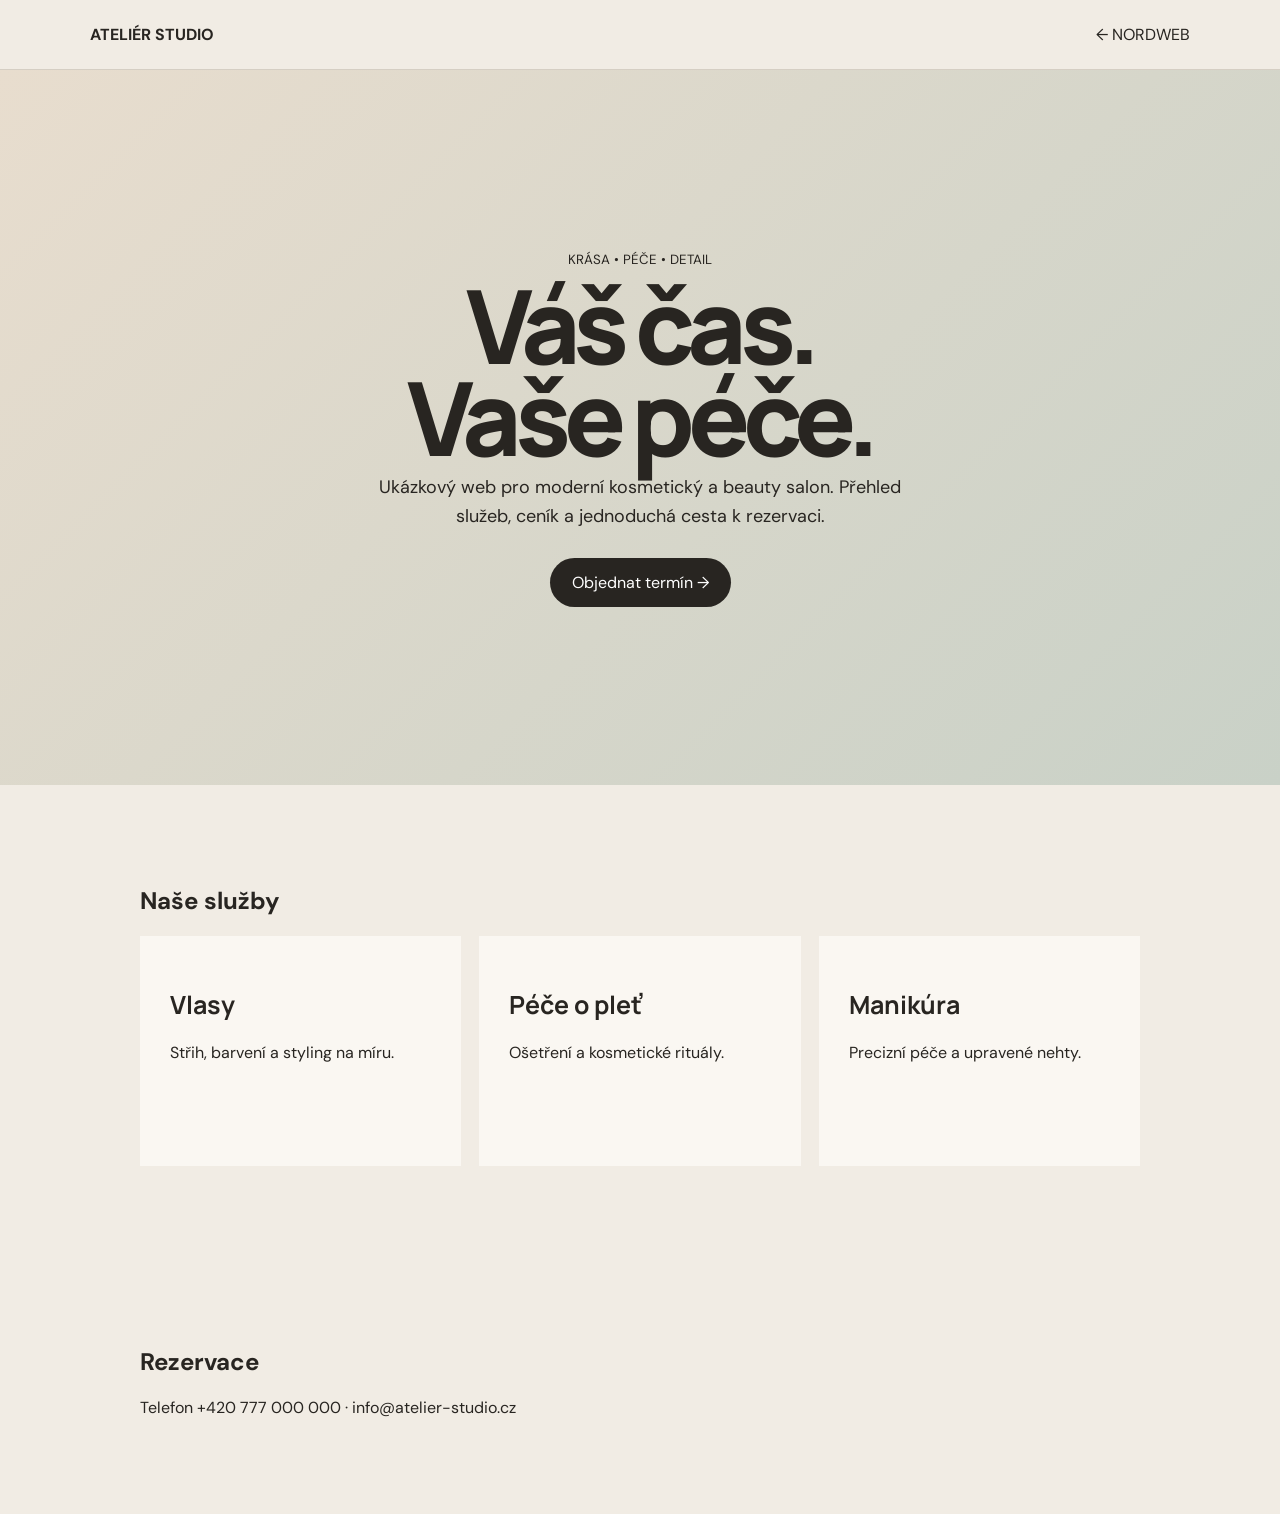
==== atelier.html @ 8f0ccc02 "Add salon demo website" ====
<!doctype html><html lang="cs"><head><meta charset="utf-8"><meta name="viewport" content="width=device-width,initial-scale=1"><title>Ateliér Studio — Ukázka</title><link rel="preconnect" href="https://fonts.googleapis.com"><link rel="preconnect" href="https://fonts.gstatic.com" crossorigin><link href="https://fonts.googleapis.com/css2?family=DM+Sans:wght@400;500;600;700&family=Manrope:wght@600;700;800&display=swap" rel="stylesheet"><style>body{margin:0;background:#f1ece4;color:#282521;font-family:'DM Sans',sans-serif}.nav{padding:24px 7%;display:flex;justify-content:space-between;border-bottom:1px solid #d5cec3}.nav a{color:inherit;text-decoration:none}.hero{padding:110px 7%;min-height:55vh;display:grid;place-items:center;text-align:center;background:linear-gradient(135deg,#e8ddce,#c9d1c7)}.hero h1{font:800 clamp(54px,8vw,105px)/.9 Manrope;letter-spacing:-.07em;margin:10px 0}.hero p{max-width:580px;font-size:18px;line-height:1.6;margin:auto}.btn{display:inline-block;margin-top:28px;padding:14px 22px;border-radius:999px;background:#282521;color:#fff;text-decoration:none}.wrap{padding:80px 7%;max-width:1000px;margin:auto}.grid{display:grid;grid-template-columns:repeat(3,1fr);gap:18px}.card{padding:30px;background:#faf7f2;min-height:170px}.card h2{font:700 25px Manrope}@media(max-width:700px){.grid{grid-template-columns:1fr}.hero{padding:80px 7%}}</style></head><body><div class="nav"><b>ATELIÉR STUDIO</b><a href="index.html">← NORDWEB</a></div><section class="hero"><div><small>KRÁSA • PÉČE • DETAIL</small><h1>Váš čas.<br>Vaše péče.</h1><p>Ukázkový web pro moderní kosmetický a beauty salon. Přehled služeb, ceník a jednoduchá cesta k rezervaci.</p><a class="btn" href="#kontakt">Objednat termín →</a></div></section><section class="wrap"><h2>Naše služby</h2><div class="grid"><div class="card"><h2>Vlasy</h2><p>Střih, barvení a styling na míru.</p></div><div class="card"><h2>Péče o pleť</h2><p>Ošetření a kosmetické rituály.</p></div><div class="card"><h2>Manikúra</h2><p>Precizní péče a upravené nehty.</p></div></div></section><section id="kontakt" class="wrap"><h2>Rezervace</h2><p>Telefon +420 777 000 000 · info@atelier-studio.cz</p></section></body></html>
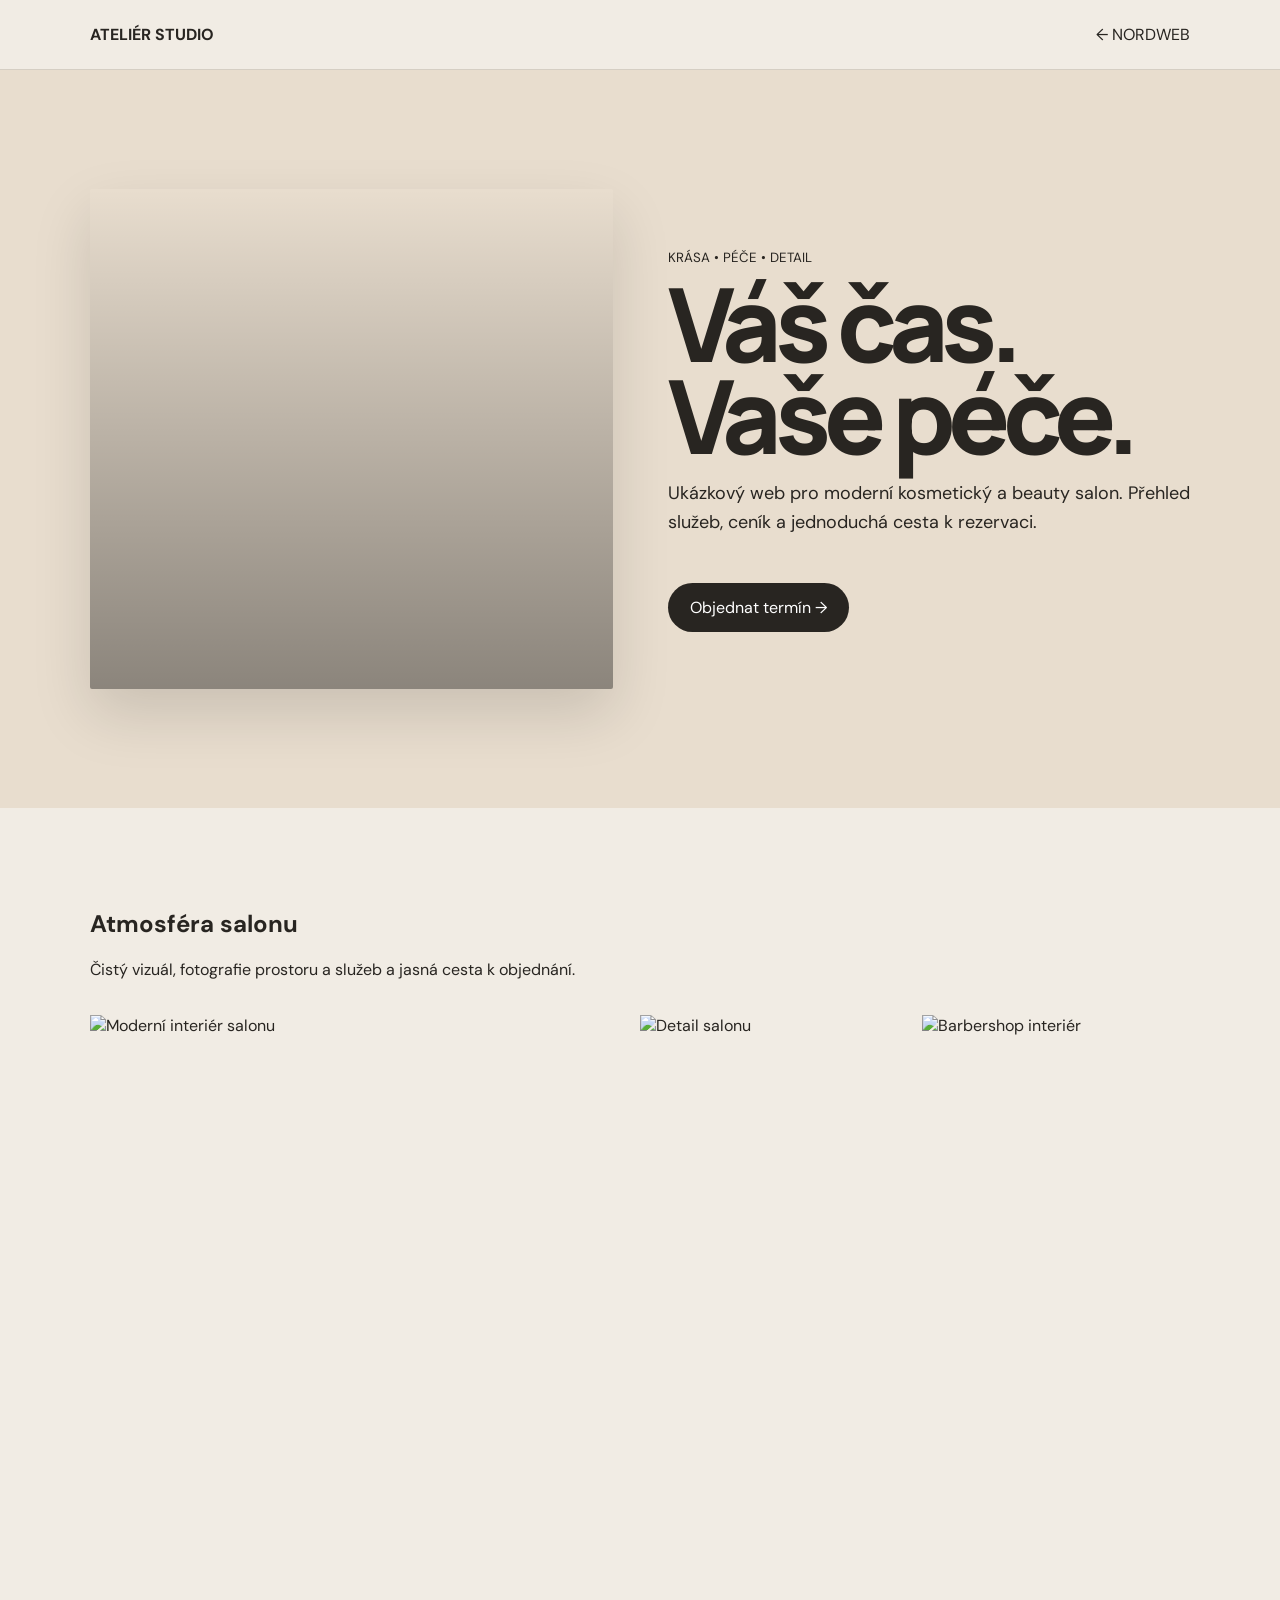
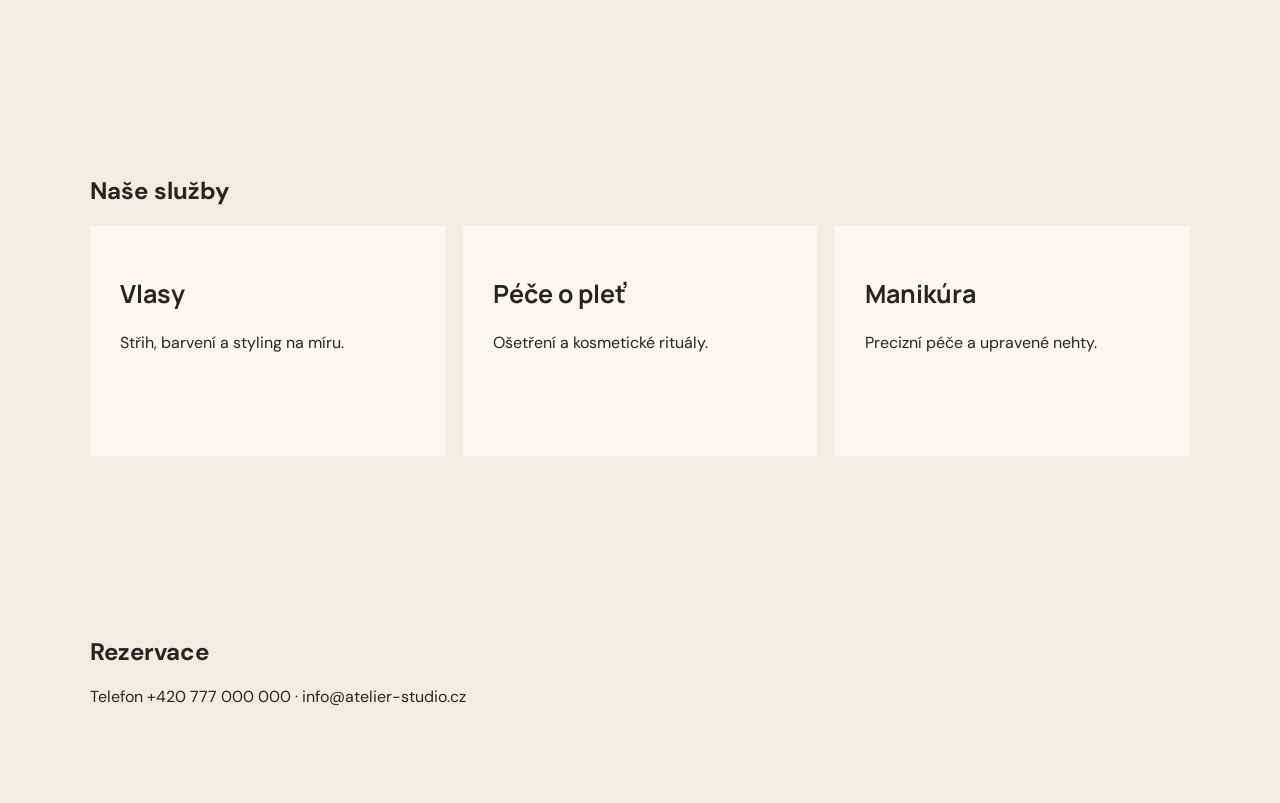
==== commit 0f838b13: "Add real imagery and gallery to Atelier demo" ====
--- a/atelier.html
+++ b/atelier.html
@@ -1 +1 @@
-<!doctype html><html lang="cs"><head><meta charset="utf-8"><meta name="viewport" content="width=device-width,initial-scale=1"><title>Ateliér Studio — Ukázka</title><link rel="preconnect" href="https://fonts.googleapis.com"><link rel="preconnect" href="https://fonts.gstatic.com" crossorigin><link href="https://fonts.googleapis.com/css2?family=DM+Sans:wght@400;500;600;700&family=Manrope:wght@600;700;800&display=swap" rel="stylesheet"><style>body{margin:0;background:#f1ece4;color:#282521;font-family:'DM Sans',sans-serif}.nav{padding:24px 7%;display:flex;justify-content:space-between;border-bottom:1px solid #d5cec3}.nav a{color:inherit;text-decoration:none}.hero{padding:110px 7%;min-height:55vh;display:grid;place-items:center;text-align:center;background:linear-gradient(135deg,#e8ddce,#c9d1c7)}.hero h1{font:800 clamp(54px,8vw,105px)/.9 Manrope;letter-spacing:-.07em;margin:10px 0}.hero p{max-width:580px;font-size:18px;line-height:1.6;margin:auto}.btn{display:inline-block;margin-top:28px;padding:14px 22px;border-radius:999px;background:#282521;color:#fff;text-decoration:none}.wrap{padding:80px 7%;max-width:1000px;margin:auto}.grid{display:grid;grid-template-columns:repeat(3,1fr);gap:18px}.card{padding:30px;background:#faf7f2;min-height:170px}.card h2{font:700 25px Manrope}@media(max-width:700px){.grid{grid-template-columns:1fr}.hero{padding:80px 7%}}</style></head><body><div class="nav"><b>ATELIÉR STUDIO</b><a href="index.html">← NORDWEB</a></div><section class="hero"><div><small>KRÁSA • PÉČE • DETAIL</small><h1>Váš čas.<br>Vaše péče.</h1><p>Ukázkový web pro moderní kosmetický a beauty salon. Přehled služeb, ceník a jednoduchá cesta k rezervaci.</p><a class="btn" href="#kontakt">Objednat termín →</a></div></section><section class="wrap"><h2>Naše služby</h2><div class="grid"><div class="card"><h2>Vlasy</h2><p>Střih, barvení a styling na míru.</p></div><div class="card"><h2>Péče o pleť</h2><p>Ošetření a kosmetické rituály.</p></div><div class="card"><h2>Manikúra</h2><p>Precizní péče a upravené nehty.</p></div></div></section><section id="kontakt" class="wrap"><h2>Rezervace</h2><p>Telefon +420 777 000 000 · info@atelier-studio.cz</p></section></body></html>+<!doctype html><html lang="cs"><head><meta charset="utf-8"><meta name="viewport" content="width=device-width,initial-scale=1"><title>Ateliér Studio — Ukázka</title><link rel="preconnect" href="https://fonts.googleapis.com"><link rel="preconnect" href="https://fonts.gstatic.com" crossorigin><link href="https://fonts.googleapis.com/css2?family=DM+Sans:wght@400;500;600;700&family=Manrope:wght@600;700;800&display=swap" rel="stylesheet"><style>body{margin:0;background:#f1ece4;color:#282521;font-family:'DM Sans',sans-serif}.nav{padding:24px 7%;display:flex;justify-content:space-between;border-bottom:1px solid #d5cec3}.nav a{color:inherit;text-decoration:none}.hero{padding:90px 7%;min-height:62vh;display:grid;grid-template-columns:1fr 1fr;gap:55px;align-items:center;background:#e8ddce}.hero-photo{min-height:500px;background:linear-gradient(180deg,#0000,#0006),url('https://images.pexels.com/photos/7518728/pexels-photo-7518728.jpeg?auto=compress&cs=tinysrgb&w=1400') center/cover;border-radius:2px;box-shadow:0 25px 60px #0002}.hero h1{font:800 clamp(54px,8vw,105px)/.9 Manrope;letter-spacing:-.07em;margin:10px 0}.hero p{max-width:580px;font-size:18px;line-height:1.6}.btn{display:inline-block;margin-top:28px;padding:14px 22px;border-radius:999px;background:#282521;color:#fff;text-decoration:none}.wrap{padding:80px 7%;max-width:1100px;margin:auto}.grid{display:grid;grid-template-columns:repeat(3,1fr);gap:18px}.card{padding:30px;background:#faf7f2;min-height:170px}.card h2{font:700 25px Manrope}.gallery{display:grid;grid-template-columns:2fr 1fr 1fr;gap:14px;margin-top:35px}.gallery img{width:100%;height:280px;object-fit:cover}.gallery img:first-child{height:580px;grid-row:span 2}.review{margin-top:70px;padding:45px;background:#282521;color:#fff}.review p{color:#d8d4cc;line-height:1.6}@media(max-width:700px){.hero{grid-template-columns:1fr;padding:70px 7%}.hero-photo{min-height:330px;order:-1}.grid,.gallery{grid-template-columns:1fr}.gallery img,.gallery img:first-child{height:280px;grid-row:auto}}</style></head><body><div class="nav"><b>ATELIÉR STUDIO</b><a href="index.html">← NORDWEB</a></div><section class="hero"><div class="hero-photo"></div><div><small>KRÁSA • PÉČE • DETAIL</small><h1>Váš čas.<br>Vaše péče.</h1><p>Ukázkový web pro moderní kosmetický a beauty salon. Přehled služeb, ceník a jednoduchá cesta k rezervaci.</p><a class="btn" href="#kontakt">Objednat termín →</a></div></section><section class="wrap"><h2>Atmosféra salonu</h2><p>Čistý vizuál, fotografie prostoru a služeb a jasná cesta k objednání.</p><div class="gallery"><img src="https://images.pexels.com/photos/4969835/pexels-photo-4969835.jpeg?auto=compress&cs=tinysrgb&w=1200" alt="Moderní interiér salonu"><img src="https://images.pexels.com/photos/13058812/pexels-photo-13058812.jpeg?auto=compress&cs=tinysrgb&w=900" alt="Detail salonu"><img src="https://images.pexels.com/photos/7518728/pexels-photo-7518728.jpeg?auto=compress&cs=tinysrgb&w=900" alt="Barbershop interiér"></div></section><section class="wrap"><h2>Naše služby</h2><div class="grid"><div class="card"><h2>Vlasy</h2><p>Střih, barvení a styling na míru.</p></div><div class="card"><h2>Péče o pleť</h2><p>Ošetření a kosmetické rituály.</p></div><div class="card"><h2>Manikúra</h2><p>Precizní péče a upravené nehty.</p></div></div></section><section id="kontakt" class="wrap"><h2>Rezervace</h2><p>Telefon +420 777 000 000 · info@atelier-studio.cz</p></section></body></html>
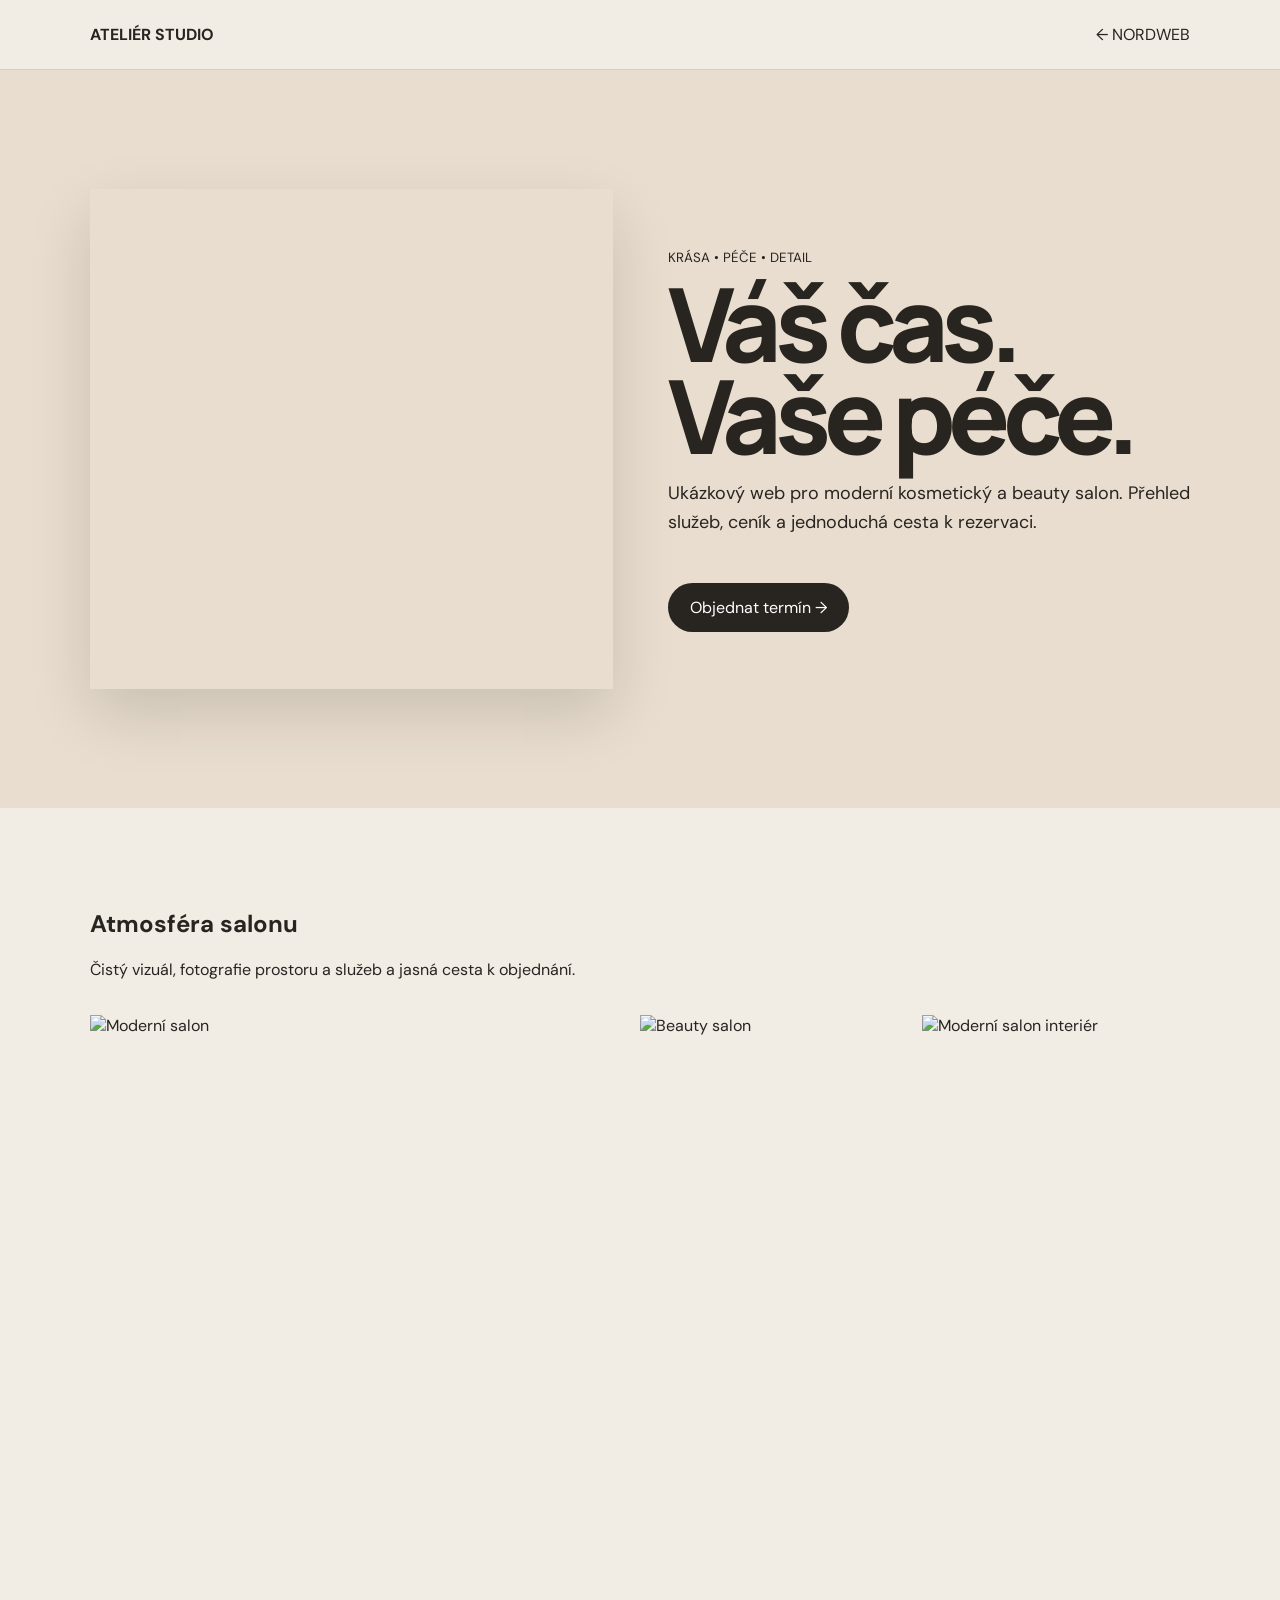
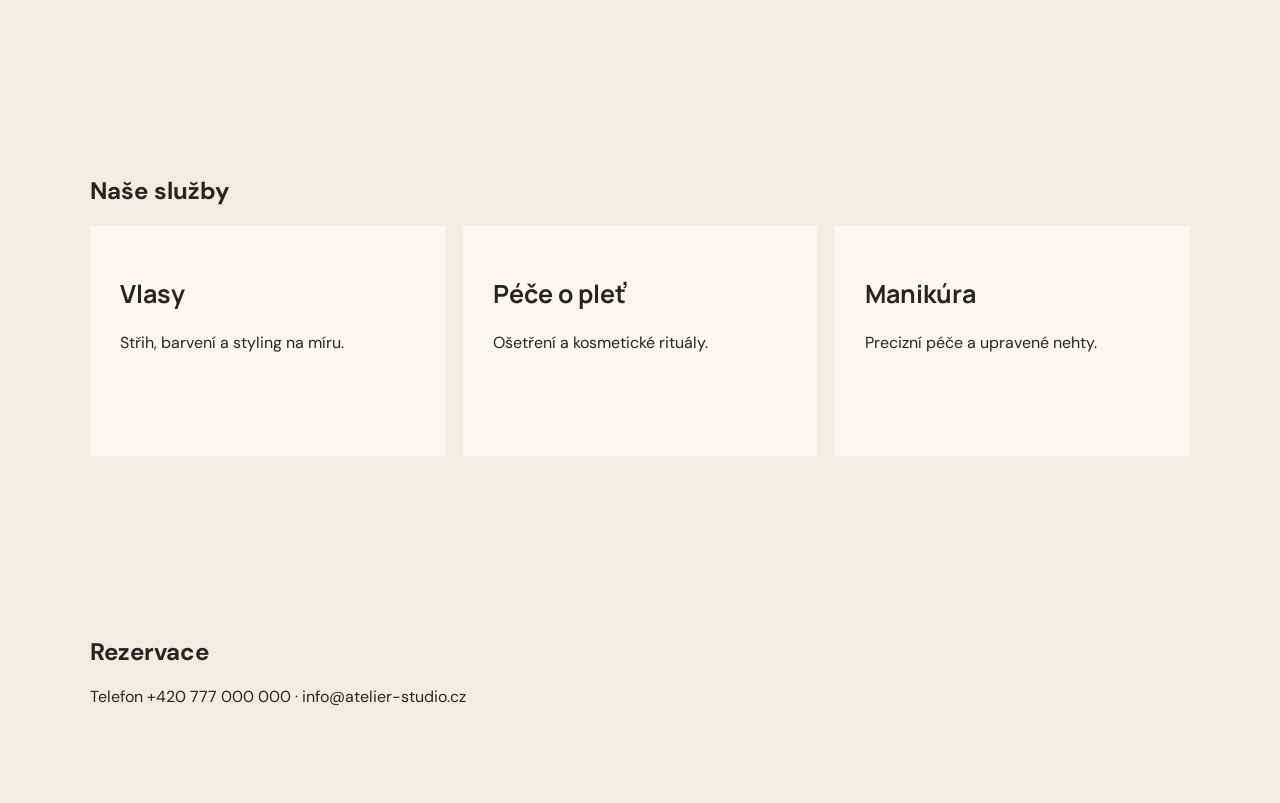
==== commit 20d6c9db: "Replace broken Atelier images with working Unsplash images" ====
--- a/atelier.html
+++ b/atelier.html
@@ -1 +1 @@
-<!doctype html><html lang="cs"><head><meta charset="utf-8"><meta name="viewport" content="width=device-width,initial-scale=1"><title>Ateliér Studio — Ukázka</title><link rel="preconnect" href="https://fonts.googleapis.com"><link rel="preconnect" href="https://fonts.gstatic.com" crossorigin><link href="https://fonts.googleapis.com/css2?family=DM+Sans:wght@400;500;600;700&family=Manrope:wght@600;700;800&display=swap" rel="stylesheet"><style>body{margin:0;background:#f1ece4;color:#282521;font-family:'DM Sans',sans-serif}.nav{padding:24px 7%;display:flex;justify-content:space-between;border-bottom:1px solid #d5cec3}.nav a{color:inherit;text-decoration:none}.hero{padding:90px 7%;min-height:62vh;display:grid;grid-template-columns:1fr 1fr;gap:55px;align-items:center;background:#e8ddce}.hero-photo{min-height:500px;background:linear-gradient(180deg,#0000,#0006),url('https://images.pexels.com/photos/7518728/pexels-photo-7518728.jpeg?auto=compress&cs=tinysrgb&w=1400') center/cover;border-radius:2px;box-shadow:0 25px 60px #0002}.hero h1{font:800 clamp(54px,8vw,105px)/.9 Manrope;letter-spacing:-.07em;margin:10px 0}.hero p{max-width:580px;font-size:18px;line-height:1.6}.btn{display:inline-block;margin-top:28px;padding:14px 22px;border-radius:999px;background:#282521;color:#fff;text-decoration:none}.wrap{padding:80px 7%;max-width:1100px;margin:auto}.grid{display:grid;grid-template-columns:repeat(3,1fr);gap:18px}.card{padding:30px;background:#faf7f2;min-height:170px}.card h2{font:700 25px Manrope}.gallery{display:grid;grid-template-columns:2fr 1fr 1fr;gap:14px;margin-top:35px}.gallery img{width:100%;height:280px;object-fit:cover}.gallery img:first-child{height:580px;grid-row:span 2}.review{margin-top:70px;padding:45px;background:#282521;color:#fff}.review p{color:#d8d4cc;line-height:1.6}@media(max-width:700px){.hero{grid-template-columns:1fr;padding:70px 7%}.hero-photo{min-height:330px;order:-1}.grid,.gallery{grid-template-columns:1fr}.gallery img,.gallery img:first-child{height:280px;grid-row:auto}}</style></head><body><div class="nav"><b>ATELIÉR STUDIO</b><a href="index.html">← NORDWEB</a></div><section class="hero"><div class="hero-photo"></div><div><small>KRÁSA • PÉČE • DETAIL</small><h1>Váš čas.<br>Vaše péče.</h1><p>Ukázkový web pro moderní kosmetický a beauty salon. Přehled služeb, ceník a jednoduchá cesta k rezervaci.</p><a class="btn" href="#kontakt">Objednat termín →</a></div></section><section class="wrap"><h2>Atmosféra salonu</h2><p>Čistý vizuál, fotografie prostoru a služeb a jasná cesta k objednání.</p><div class="gallery"><img src="https://images.pexels.com/photos/4969835/pexels-photo-4969835.jpeg?auto=compress&cs=tinysrgb&w=1200" alt="Moderní interiér salonu"><img src="https://images.pexels.com/photos/13058812/pexels-photo-13058812.jpeg?auto=compress&cs=tinysrgb&w=900" alt="Detail salonu"><img src="https://images.pexels.com/photos/7518728/pexels-photo-7518728.jpeg?auto=compress&cs=tinysrgb&w=900" alt="Barbershop interiér"></div></section><section class="wrap"><h2>Naše služby</h2><div class="grid"><div class="card"><h2>Vlasy</h2><p>Střih, barvení a styling na míru.</p></div><div class="card"><h2>Péče o pleť</h2><p>Ošetření a kosmetické rituály.</p></div><div class="card"><h2>Manikúra</h2><p>Precizní péče a upravené nehty.</p></div></div></section><section id="kontakt" class="wrap"><h2>Rezervace</h2><p>Telefon +420 777 000 000 · info@atelier-studio.cz</p></section></body></html>+<!doctype html><html lang="cs"><head><meta charset="utf-8"><meta name="viewport" content="width=device-width,initial-scale=1"><title>Ateliér Studio — Ukázka</title><link rel="preconnect" href="https://fonts.googleapis.com"><link rel="preconnect" href="https://fonts.gstatic.com" crossorigin><link href="https://fonts.googleapis.com/css2?family=DM+Sans:wght@400;500;600;700&family=Manrope:wght@600;700;800&display=swap" rel="stylesheet"><style>body{margin:0;background:#f1ece4;color:#282521;font-family:'DM Sans',sans-serif}.nav{padding:24px 7%;display:flex;justify-content:space-between;border-bottom:1px solid #d5cec3;background:#f1ece4}.nav a{color:inherit;text-decoration:none}.hero{padding:90px 7%;min-height:62vh;display:grid;grid-template-columns:1fr 1fr;gap:55px;align-items:center;background:#e8ddce}.hero-photo{min-height:500px;background:url('https://images.unsplash.com/photo-1776850476481-2bccba2e35c7?auto=format&fit=crop&w=1400&q=85') center/cover;box-shadow:0 25px 60px #0002}.hero h1{font:800 clamp(54px,8vw,105px)/.9 Manrope;letter-spacing:-.07em;margin:10px 0}.hero p{max-width:580px;font-size:18px;line-height:1.6}.btn{display:inline-block;margin-top:28px;padding:14px 22px;border-radius:999px;background:#282521;color:#fff;text-decoration:none}.wrap{padding:80px 7%;max-width:1100px;margin:auto}.grid{display:grid;grid-template-columns:repeat(3,1fr);gap:18px}.card{padding:30px;background:#faf7f2;min-height:170px}.card h2{font:700 25px Manrope}.gallery{display:grid;grid-template-columns:2fr 1fr 1fr;gap:14px;margin-top:35px}.gallery img{width:100%;height:280px;object-fit:cover}.gallery img:first-child{height:580px;grid-row:span 2}.review{margin-top:70px;padding:45px;background:#282521;color:#fff}.review p{color:#d8d4cc;line-height:1.6}@media(max-width:700px){.hero{grid-template-columns:1fr;padding:70px 7%}.hero-photo{min-height:330px;order:-1}.grid,.gallery{grid-template-columns:1fr}.gallery img,.gallery img:first-child{height:280px;grid-row:auto}}</style></head><body><div class="nav"><b>ATELIÉR STUDIO</b><a href="index.html">← NORDWEB</a></div><section class="hero"><div class="hero-photo"></div><div><small>KRÁSA • PÉČE • DETAIL</small><h1>Váš čas.<br>Vaše péče.</h1><p>Ukázkový web pro moderní kosmetický a beauty salon. Přehled služeb, ceník a jednoduchá cesta k rezervaci.</p><a class="btn" href="#kontakt">Objednat termín →</a></div></section><section class="wrap"><h2>Atmosféra salonu</h2><p>Čistý vizuál, fotografie prostoru a služeb a jasná cesta k objednání.</p><div class="gallery"><img src="https://images.unsplash.com/photo-1776850476481-2bccba2e35c7?auto=format&fit=crop&w=1400&q=85" alt="Moderní salon"><img src="https://images.unsplash.com/photo-1674882630578-52ac5abe8874?auto=format&fit=crop&w=900&q=85" alt="Beauty salon"><img src="https://images.unsplash.com/photo-1776850476481-2bccba2e35c7?auto=format&fit=crop&w=900&q=75" alt="Moderní salon interiér"></div></section><section class="wrap"><h2>Naše služby</h2><div class="grid"><div class="card"><h2>Vlasy</h2><p>Střih, barvení a styling na míru.</p></div><div class="card"><h2>Péče o pleť</h2><p>Ošetření a kosmetické rituály.</p></div><div class="card"><h2>Manikúra</h2><p>Precizní péče a upravené nehty.</p></div></div></section><section id="kontakt" class="wrap"><h2>Rezervace</h2><p>Telefon +420 777 000 000 · info@atelier-studio.cz</p></section></body></html>
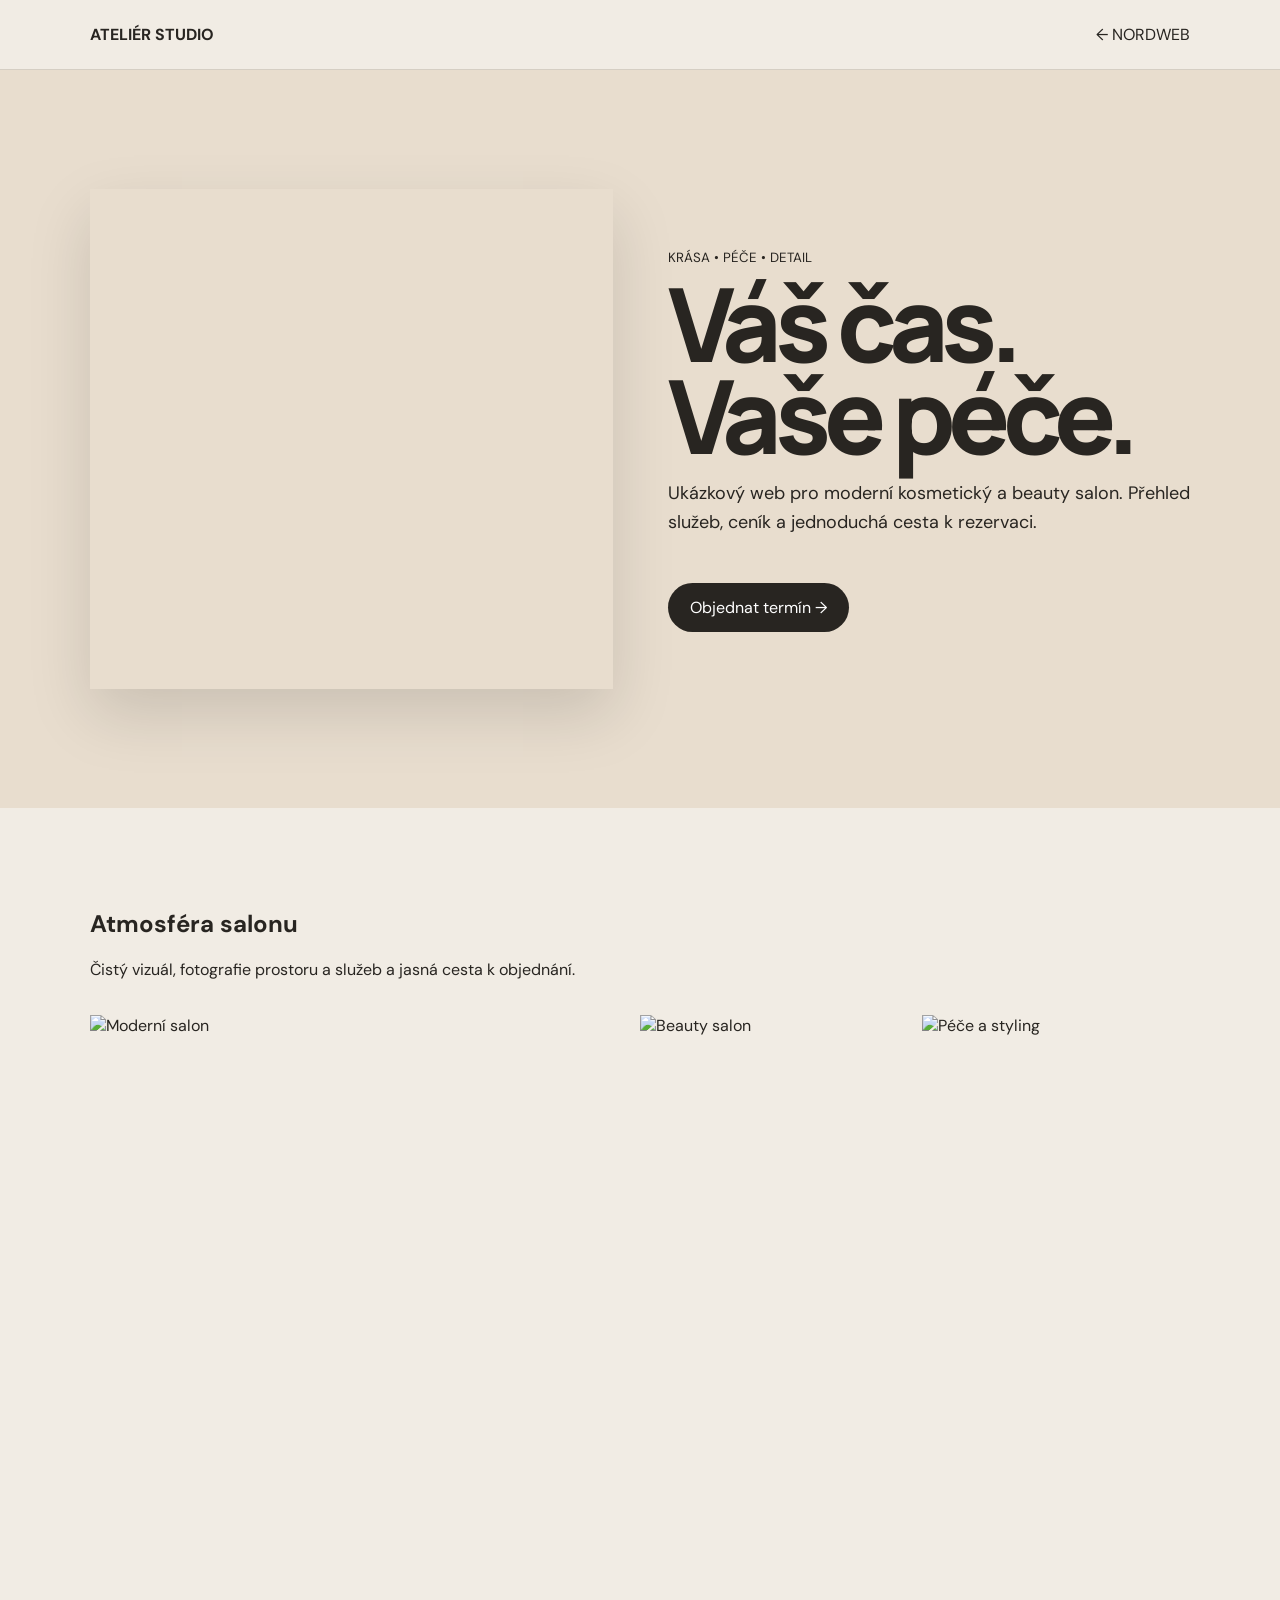
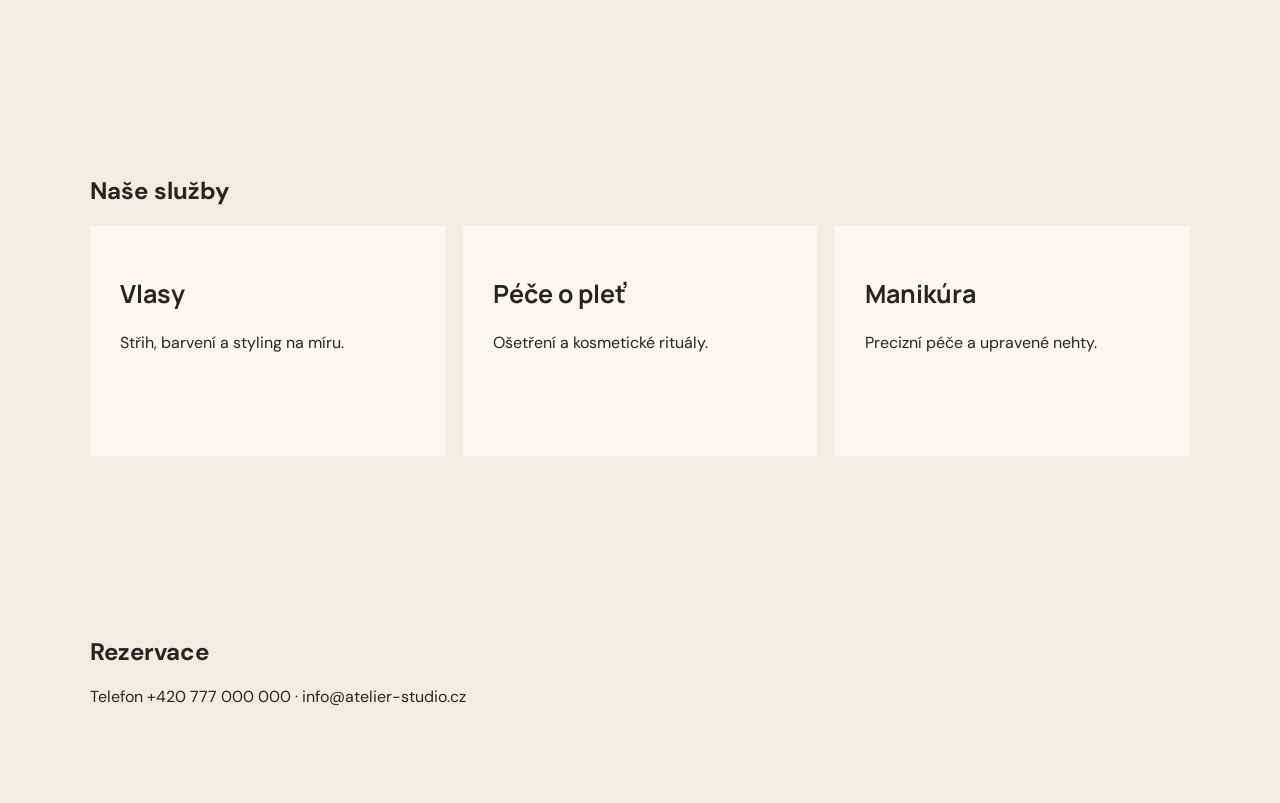
==== commit 25f5d922: "Fix Atelier gallery images" ====
--- a/atelier.html
+++ b/atelier.html
@@ -1 +1 @@
-<!doctype html><html lang="cs"><head><meta charset="utf-8"><meta name="viewport" content="width=device-width,initial-scale=1"><title>Ateliér Studio — Ukázka</title><link rel="preconnect" href="https://fonts.googleapis.com"><link rel="preconnect" href="https://fonts.gstatic.com" crossorigin><link href="https://fonts.googleapis.com/css2?family=DM+Sans:wght@400;500;600;700&family=Manrope:wght@600;700;800&display=swap" rel="stylesheet"><style>body{margin:0;background:#f1ece4;color:#282521;font-family:'DM Sans',sans-serif}.nav{padding:24px 7%;display:flex;justify-content:space-between;border-bottom:1px solid #d5cec3;background:#f1ece4}.nav a{color:inherit;text-decoration:none}.hero{padding:90px 7%;min-height:62vh;display:grid;grid-template-columns:1fr 1fr;gap:55px;align-items:center;background:#e8ddce}.hero-photo{min-height:500px;background:url('https://images.unsplash.com/photo-1776850476481-2bccba2e35c7?auto=format&fit=crop&w=1400&q=85') center/cover;box-shadow:0 25px 60px #0002}.hero h1{font:800 clamp(54px,8vw,105px)/.9 Manrope;letter-spacing:-.07em;margin:10px 0}.hero p{max-width:580px;font-size:18px;line-height:1.6}.btn{display:inline-block;margin-top:28px;padding:14px 22px;border-radius:999px;background:#282521;color:#fff;text-decoration:none}.wrap{padding:80px 7%;max-width:1100px;margin:auto}.grid{display:grid;grid-template-columns:repeat(3,1fr);gap:18px}.card{padding:30px;background:#faf7f2;min-height:170px}.card h2{font:700 25px Manrope}.gallery{display:grid;grid-template-columns:2fr 1fr 1fr;gap:14px;margin-top:35px}.gallery img{width:100%;height:280px;object-fit:cover}.gallery img:first-child{height:580px;grid-row:span 2}.review{margin-top:70px;padding:45px;background:#282521;color:#fff}.review p{color:#d8d4cc;line-height:1.6}@media(max-width:700px){.hero{grid-template-columns:1fr;padding:70px 7%}.hero-photo{min-height:330px;order:-1}.grid,.gallery{grid-template-columns:1fr}.gallery img,.gallery img:first-child{height:280px;grid-row:auto}}</style></head><body><div class="nav"><b>ATELIÉR STUDIO</b><a href="index.html">← NORDWEB</a></div><section class="hero"><div class="hero-photo"></div><div><small>KRÁSA • PÉČE • DETAIL</small><h1>Váš čas.<br>Vaše péče.</h1><p>Ukázkový web pro moderní kosmetický a beauty salon. Přehled služeb, ceník a jednoduchá cesta k rezervaci.</p><a class="btn" href="#kontakt">Objednat termín →</a></div></section><section class="wrap"><h2>Atmosféra salonu</h2><p>Čistý vizuál, fotografie prostoru a služeb a jasná cesta k objednání.</p><div class="gallery"><img src="https://images.unsplash.com/photo-1776850476481-2bccba2e35c7?auto=format&fit=crop&w=1400&q=85" alt="Moderní salon"><img src="https://images.unsplash.com/photo-1674882630578-52ac5abe8874?auto=format&fit=crop&w=900&q=85" alt="Beauty salon"><img src="https://images.unsplash.com/photo-1776850476481-2bccba2e35c7?auto=format&fit=crop&w=900&q=75" alt="Moderní salon interiér"></div></section><section class="wrap"><h2>Naše služby</h2><div class="grid"><div class="card"><h2>Vlasy</h2><p>Střih, barvení a styling na míru.</p></div><div class="card"><h2>Péče o pleť</h2><p>Ošetření a kosmetické rituály.</p></div><div class="card"><h2>Manikúra</h2><p>Precizní péče a upravené nehty.</p></div></div></section><section id="kontakt" class="wrap"><h2>Rezervace</h2><p>Telefon +420 777 000 000 · info@atelier-studio.cz</p></section></body></html>+<!doctype html><html lang="cs"><head><meta charset="utf-8"><meta name="viewport" content="width=device-width,initial-scale=1"><title>Ateliér Studio — Ukázka</title><link rel="preconnect" href="https://fonts.googleapis.com"><link rel="preconnect" href="https://fonts.gstatic.com" crossorigin><link href="https://fonts.googleapis.com/css2?family=DM+Sans:wght@400;500;600;700&family=Manrope:wght@600;700;800&display=swap" rel="stylesheet"><style>body{margin:0;background:#f1ece4;color:#282521;font-family:'DM Sans',sans-serif}.nav{padding:24px 7%;display:flex;justify-content:space-between;border-bottom:1px solid #d5cec3;background:#f1ece4}.nav a{color:inherit;text-decoration:none}.hero{padding:90px 7%;min-height:62vh;display:grid;grid-template-columns:1fr 1fr;gap:55px;align-items:center;background:#e8ddce}.hero-photo{min-height:500px;background:url('https://images.unsplash.com/photo-1521590832167-7bcbfaa6381f?auto=format&fit=crop&w=1400&q=85') center/cover;box-shadow:0 25px 60px #0002}.hero h1{font:800 clamp(54px,8vw,105px)/.9 Manrope;letter-spacing:-.07em;margin:10px 0}.hero p{max-width:580px;font-size:18px;line-height:1.6}.btn{display:inline-block;margin-top:28px;padding:14px 22px;border-radius:999px;background:#282521;color:#fff;text-decoration:none}.wrap{padding:80px 7%;max-width:1100px;margin:auto}.grid{display:grid;grid-template-columns:repeat(3,1fr);gap:18px}.card{padding:30px;background:#faf7f2;min-height:170px}.card h2{font:700 25px Manrope}.gallery{display:grid;grid-template-columns:2fr 1fr 1fr;gap:14px;margin-top:35px}.gallery img{width:100%;height:280px;object-fit:cover}.gallery img:first-child{height:580px;grid-row:span 2}.review{margin-top:70px;padding:45px;background:#282521;color:#fff}.review p{color:#d8d4cc;line-height:1.6}@media(max-width:700px){.hero{grid-template-columns:1fr;padding:70px 7%}.hero-photo{min-height:330px;order:-1}.grid,.gallery{grid-template-columns:1fr}.gallery img,.gallery img:first-child{height:280px;grid-row:auto}}</style></head><body><div class="nav"><b>ATELIÉR STUDIO</b><a href="index.html">← NORDWEB</a></div><section class="hero"><div class="hero-photo"></div><div><small>KRÁSA • PÉČE • DETAIL</small><h1>Váš čas.<br>Vaše péče.</h1><p>Ukázkový web pro moderní kosmetický a beauty salon. Přehled služeb, ceník a jednoduchá cesta k rezervaci.</p><a class="btn" href="#kontakt">Objednat termín →</a></div></section><section class="wrap"><h2>Atmosféra salonu</h2><p>Čistý vizuál, fotografie prostoru a služeb a jasná cesta k objednání.</p><div class="gallery"><img src="https://images.unsplash.com/photo-1521590832167-7bcbfaa6381f?auto=format&fit=crop&w=1400&q=85" alt="Moderní salon"><img src="https://images.unsplash.com/photo-1560066984-138dadb4c035?auto=format&fit=crop&w=900&q=85" alt="Beauty salon"><img src="https://images.unsplash.com/photo-1522337360788-8b13dee7a37e?auto=format&fit=crop&w=900&q=85" alt="Péče a styling"></div></section><section class="wrap"><h2>Naše služby</h2><div class="grid"><div class="card"><h2>Vlasy</h2><p>Střih, barvení a styling na míru.</p></div><div class="card"><h2>Péče o pleť</h2><p>Ošetření a kosmetické rituály.</p></div><div class="card"><h2>Manikúra</h2><p>Precizní péče a upravené nehty.</p></div></div></section><section id="kontakt" class="wrap"><h2>Rezervace</h2><p>Telefon +420 777 000 000 · info@atelier-studio.cz</p></section></body></html>
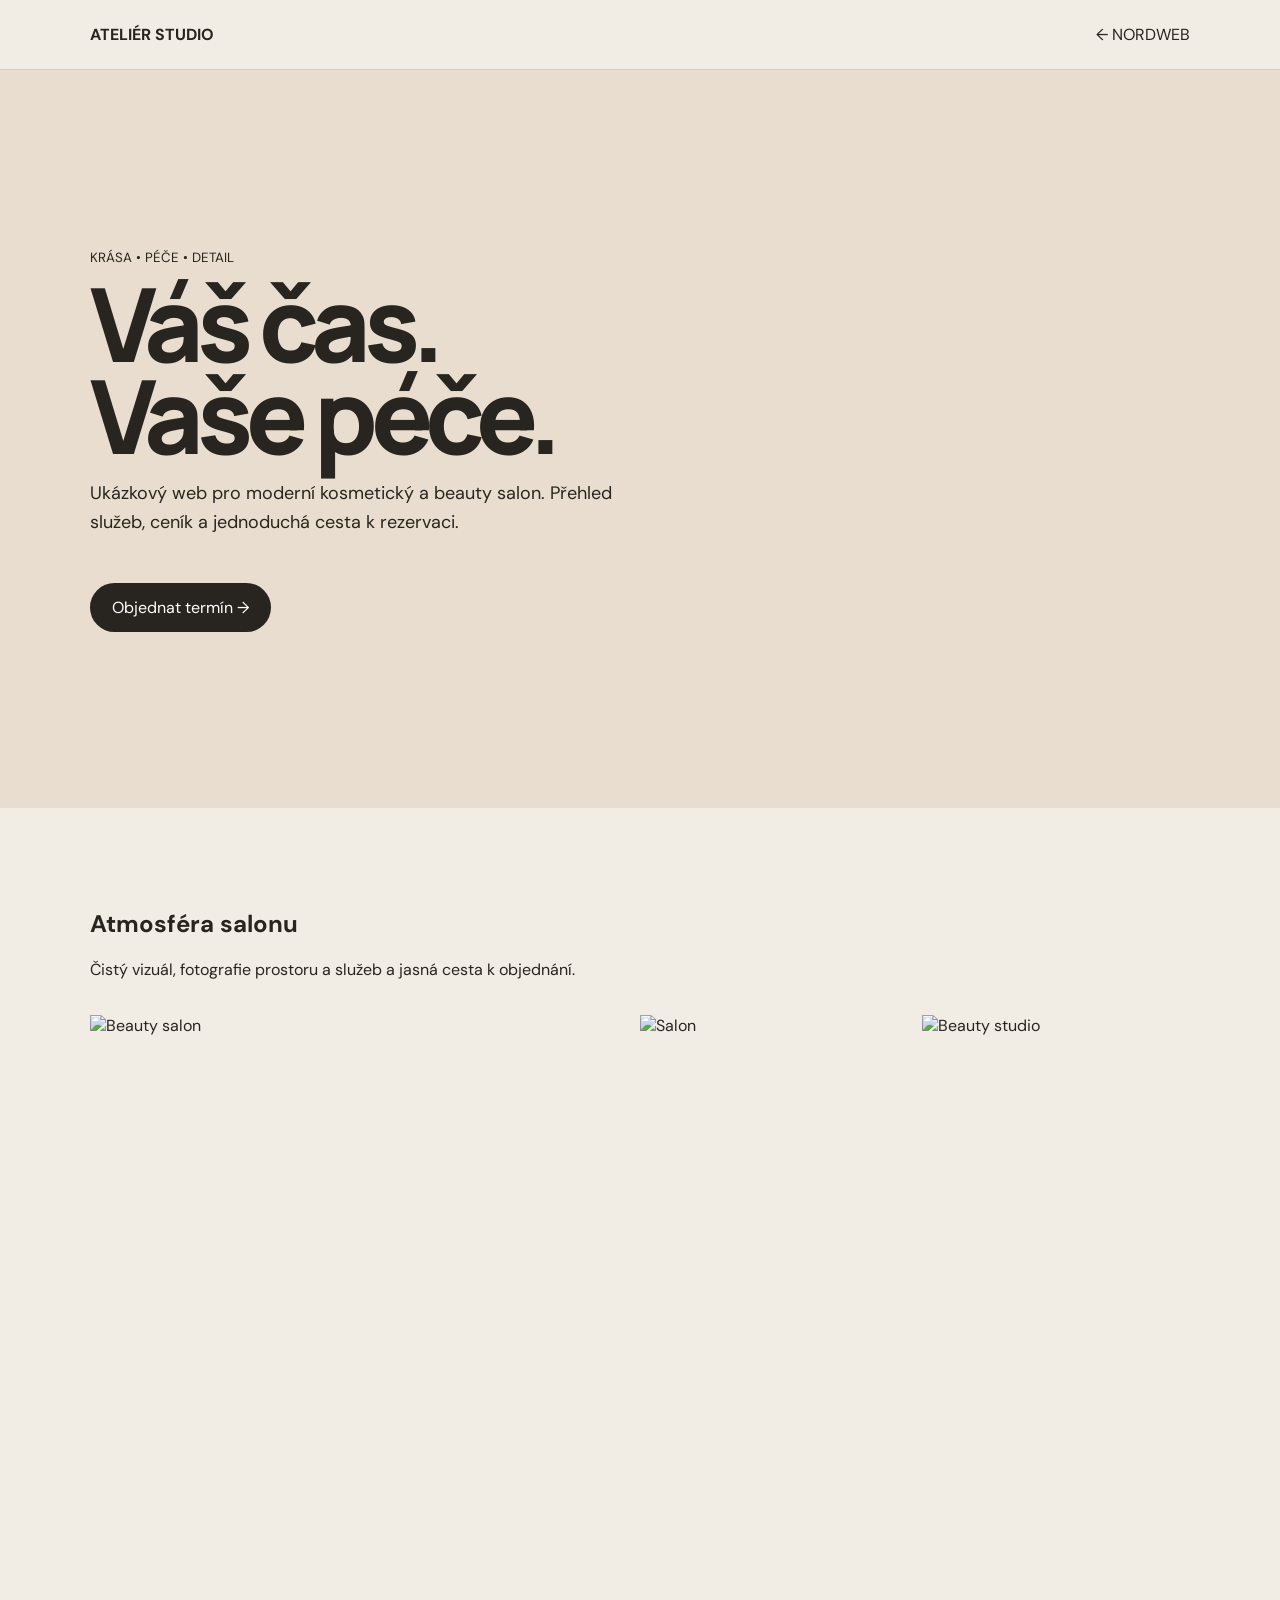
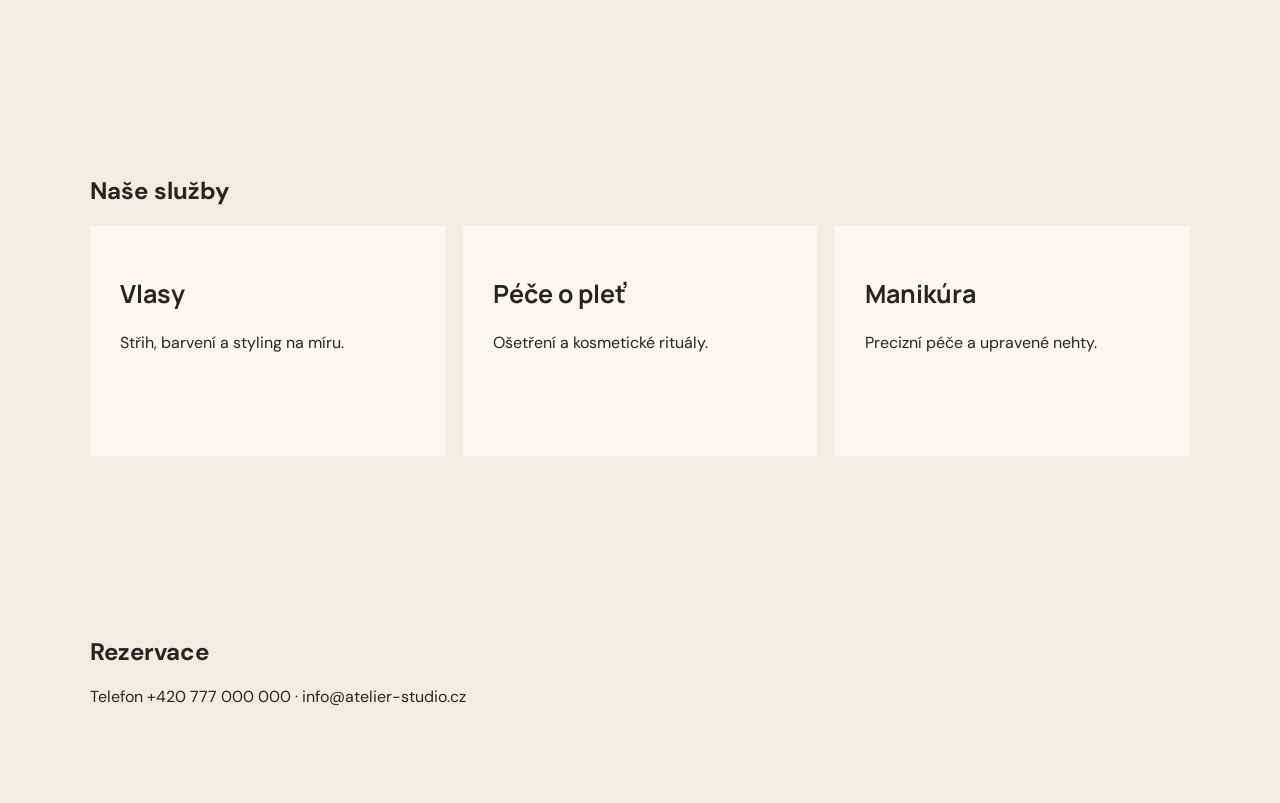
==== commit a0a79394: "Temporarily remove Atelier hero image" ====
--- a/atelier.html
+++ b/atelier.html
@@ -1 +1 @@
-<!doctype html><html lang="cs"><head><meta charset="utf-8"><meta name="viewport" content="width=device-width,initial-scale=1"><title>Ateliér Studio — Ukázka</title><link rel="preconnect" href="https://fonts.googleapis.com"><link rel="preconnect" href="https://fonts.gstatic.com" crossorigin><link href="https://fonts.googleapis.com/css2?family=DM+Sans:wght@400;500;600;700&family=Manrope:wght@600;700;800&display=swap" rel="stylesheet"><style>body{margin:0;background:#f1ece4;color:#282521;font-family:'DM Sans',sans-serif}.nav{padding:24px 7%;display:flex;justify-content:space-between;border-bottom:1px solid #d5cec3;background:#f1ece4}.nav a{color:inherit;text-decoration:none}.hero{padding:90px 7%;min-height:62vh;display:grid;grid-template-columns:1fr 1fr;gap:55px;align-items:center;background:#e8ddce}.hero-photo{min-height:500px;background:url('https://images.unsplash.com/photo-1521590832167-7bcbfaa6381f?auto=format&fit=crop&w=1400&q=85') center/cover;box-shadow:0 25px 60px #0002}.hero h1{font:800 clamp(54px,8vw,105px)/.9 Manrope;letter-spacing:-.07em;margin:10px 0}.hero p{max-width:580px;font-size:18px;line-height:1.6}.btn{display:inline-block;margin-top:28px;padding:14px 22px;border-radius:999px;background:#282521;color:#fff;text-decoration:none}.wrap{padding:80px 7%;max-width:1100px;margin:auto}.grid{display:grid;grid-template-columns:repeat(3,1fr);gap:18px}.card{padding:30px;background:#faf7f2;min-height:170px}.card h2{font:700 25px Manrope}.gallery{display:grid;grid-template-columns:2fr 1fr 1fr;gap:14px;margin-top:35px}.gallery img{width:100%;height:280px;object-fit:cover}.gallery img:first-child{height:580px;grid-row:span 2}.review{margin-top:70px;padding:45px;background:#282521;color:#fff}.review p{color:#d8d4cc;line-height:1.6}@media(max-width:700px){.hero{grid-template-columns:1fr;padding:70px 7%}.hero-photo{min-height:330px;order:-1}.grid,.gallery{grid-template-columns:1fr}.gallery img,.gallery img:first-child{height:280px;grid-row:auto}}</style></head><body><div class="nav"><b>ATELIÉR STUDIO</b><a href="index.html">← NORDWEB</a></div><section class="hero"><div class="hero-photo"></div><div><small>KRÁSA • PÉČE • DETAIL</small><h1>Váš čas.<br>Vaše péče.</h1><p>Ukázkový web pro moderní kosmetický a beauty salon. Přehled služeb, ceník a jednoduchá cesta k rezervaci.</p><a class="btn" href="#kontakt">Objednat termín →</a></div></section><section class="wrap"><h2>Atmosféra salonu</h2><p>Čistý vizuál, fotografie prostoru a služeb a jasná cesta k objednání.</p><div class="gallery"><img src="https://images.unsplash.com/photo-1521590832167-7bcbfaa6381f?auto=format&fit=crop&w=1400&q=85" alt="Moderní salon"><img src="https://images.unsplash.com/photo-1560066984-138dadb4c035?auto=format&fit=crop&w=900&q=85" alt="Beauty salon"><img src="https://images.unsplash.com/photo-1522337360788-8b13dee7a37e?auto=format&fit=crop&w=900&q=85" alt="Péče a styling"></div></section><section class="wrap"><h2>Naše služby</h2><div class="grid"><div class="card"><h2>Vlasy</h2><p>Střih, barvení a styling na míru.</p></div><div class="card"><h2>Péče o pleť</h2><p>Ošetření a kosmetické rituály.</p></div><div class="card"><h2>Manikúra</h2><p>Precizní péče a upravené nehty.</p></div></div></section><section id="kontakt" class="wrap"><h2>Rezervace</h2><p>Telefon +420 777 000 000 · info@atelier-studio.cz</p></section></body></html>+<!doctype html><html lang="cs"><head><meta charset="utf-8"><meta name="viewport" content="width=device-width,initial-scale=1"><title>Ateliér Studio — Ukázka</title><link rel="preconnect" href="https://fonts.googleapis.com"><link rel="preconnect" href="https://fonts.gstatic.com" crossorigin><link href="https://fonts.googleapis.com/css2?family=DM+Sans:wght@400;500;600;700&family=Manrope:wght@600;700;800&display=swap" rel="stylesheet"><style>body{margin:0;background:#f1ece4;color:#282521;font-family:'DM Sans',sans-serif}.nav{padding:24px 7%;display:flex;justify-content:space-between;border-bottom:1px solid #d5cec3;background:#f1ece4}.nav a{color:inherit;text-decoration:none}.hero{padding:90px 7%;min-height:62vh;display:grid;grid-template-columns:1fr 1fr;gap:55px;align-items:center;background:#e8ddce}.hero h1{font:800 clamp(54px,8vw,105px)/.9 Manrope;letter-spacing:-.07em;margin:10px 0}.hero p{max-width:580px;font-size:18px;line-height:1.6}.btn{display:inline-block;margin-top:28px;padding:14px 22px;border-radius:999px;background:#282521;color:#fff;text-decoration:none}.wrap{padding:80px 7%;max-width:1100px;margin:auto}.grid{display:grid;grid-template-columns:repeat(3,1fr);gap:18px}.card{padding:30px;background:#faf7f2;min-height:170px}.card h2{font:700 25px Manrope}.gallery{display:grid;grid-template-columns:2fr 1fr 1fr;gap:14px;margin-top:35px}.gallery img{width:100%;height:280px;object-fit:cover}.gallery img:first-child{height:580px;grid-row:span 2}.review{margin-top:70px;padding:45px;background:#282521;color:#fff}.review p{color:#d8d4cc;line-height:1.6}@media(max-width:700px){.hero{grid-template-columns:1fr;padding:70px 7%}.grid,.gallery{grid-template-columns:1fr}.gallery img,.gallery img:first-child{height:280px;grid-row:auto}}</style></head><body><div class="nav"><b>ATELIÉR STUDIO</b><a href="index.html">← NORDWEB</a></div><section class="hero"><div><small>KRÁSA • PÉČE • DETAIL</small><h1>Váš čas.<br>Vaše péče.</h1><p>Ukázkový web pro moderní kosmetický a beauty salon. Přehled služeb, ceník a jednoduchá cesta k rezervaci.</p><a class="btn" href="#kontakt">Objednat termín →</a></div></section><section class="wrap"><h2>Atmosféra salonu</h2><p>Čistý vizuál, fotografie prostoru a služeb a jasná cesta k objednání.</p><div class="gallery"><img src="https://images.unsplash.com/photo-1674882630578-52ac5abe8874?auto=format&fit=crop&w=1400&q=85" alt="Beauty salon"><img src="https://images.unsplash.com/photo-1599351431202-1e0f0137899a?auto=format&fit=crop&w=900&q=85" alt="Salon"><img src="https://images.unsplash.com/photo-1521590832167-7bcbfaa6381f?auto=format&fit=crop&w=900&q=85" alt="Beauty studio"></div></section><section class="wrap"><h2>Naše služby</h2><div class="grid"><div class="card"><h2>Vlasy</h2><p>Střih, barvení a styling na míru.</p></div><div class="card"><h2>Péče o pleť</h2><p>Ošetření a kosmetické rituály.</p></div><div class="card"><h2>Manikúra</h2><p>Precizní péče a upravené nehty.</p></div></div></section><section id="kontakt" class="wrap"><h2>Rezervace</h2><p>Telefon +420 777 000 000 · info@atelier-studio.cz</p></section></body></html>
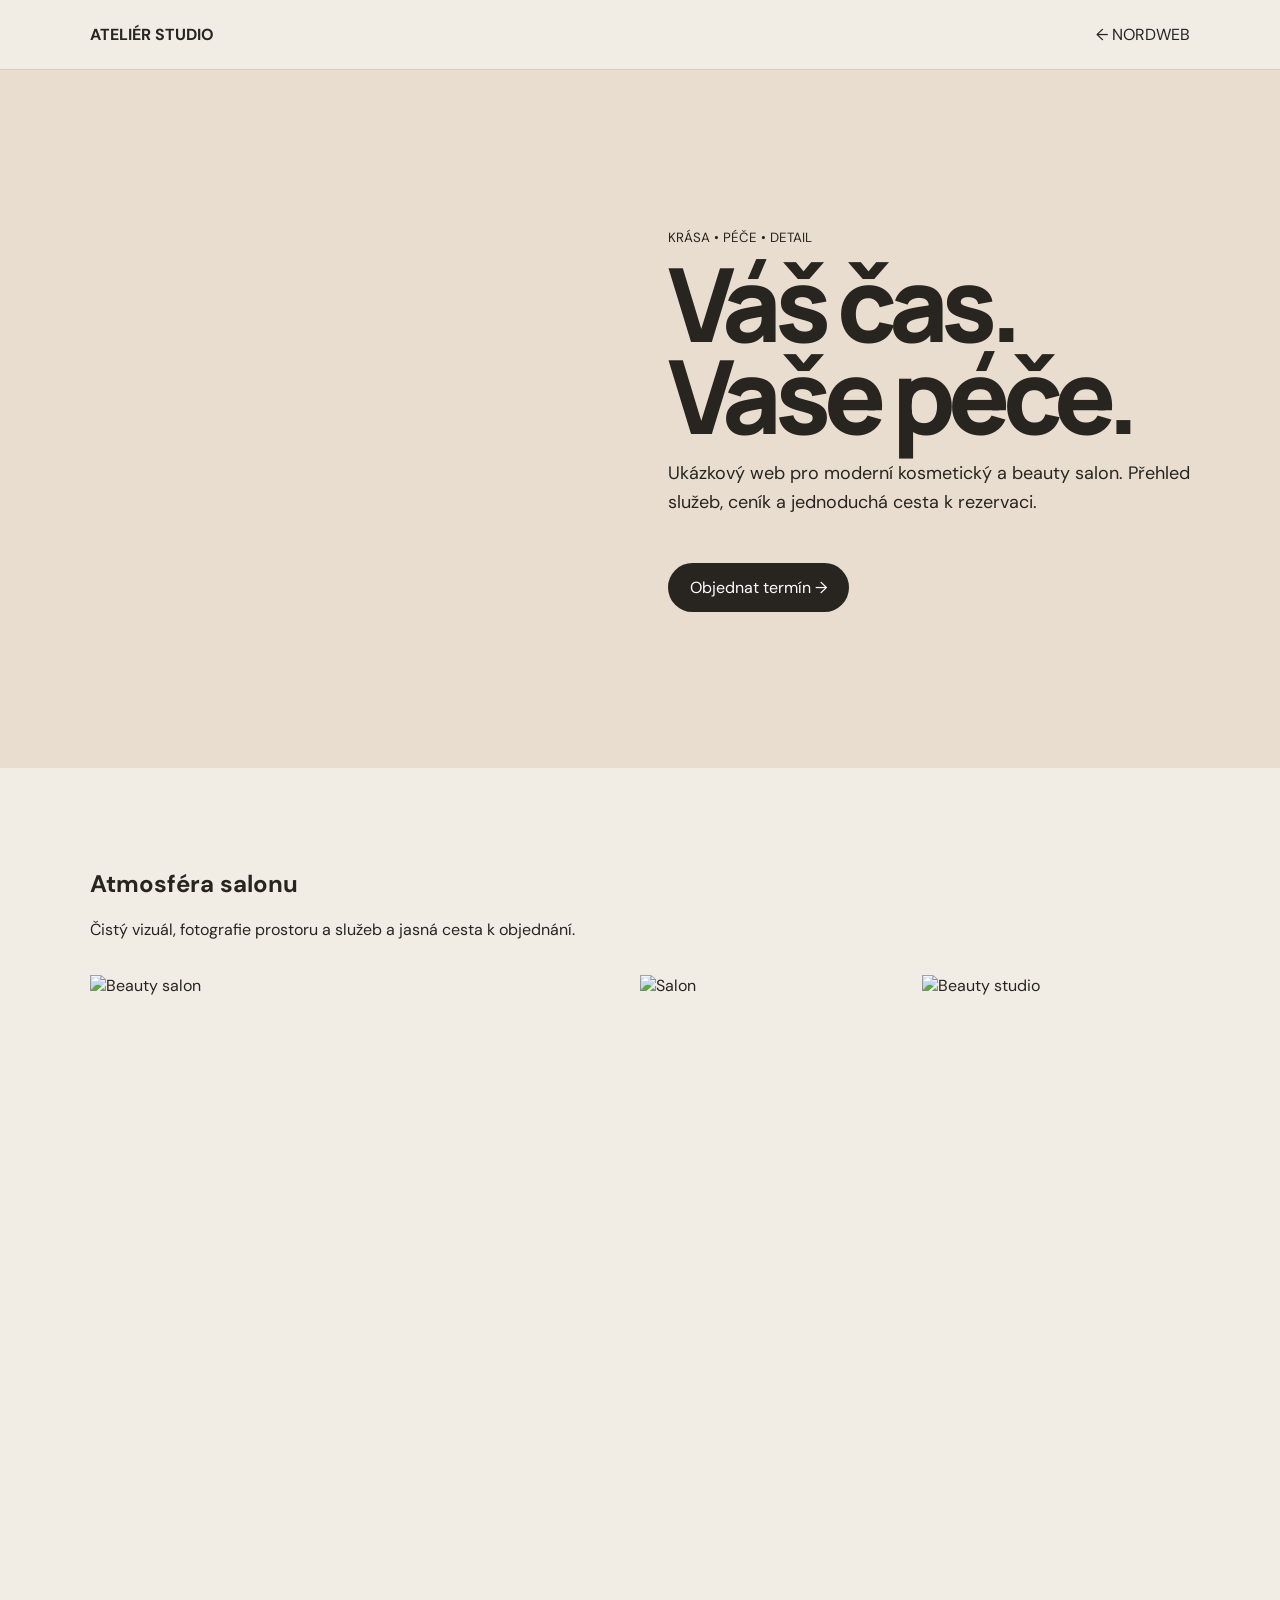
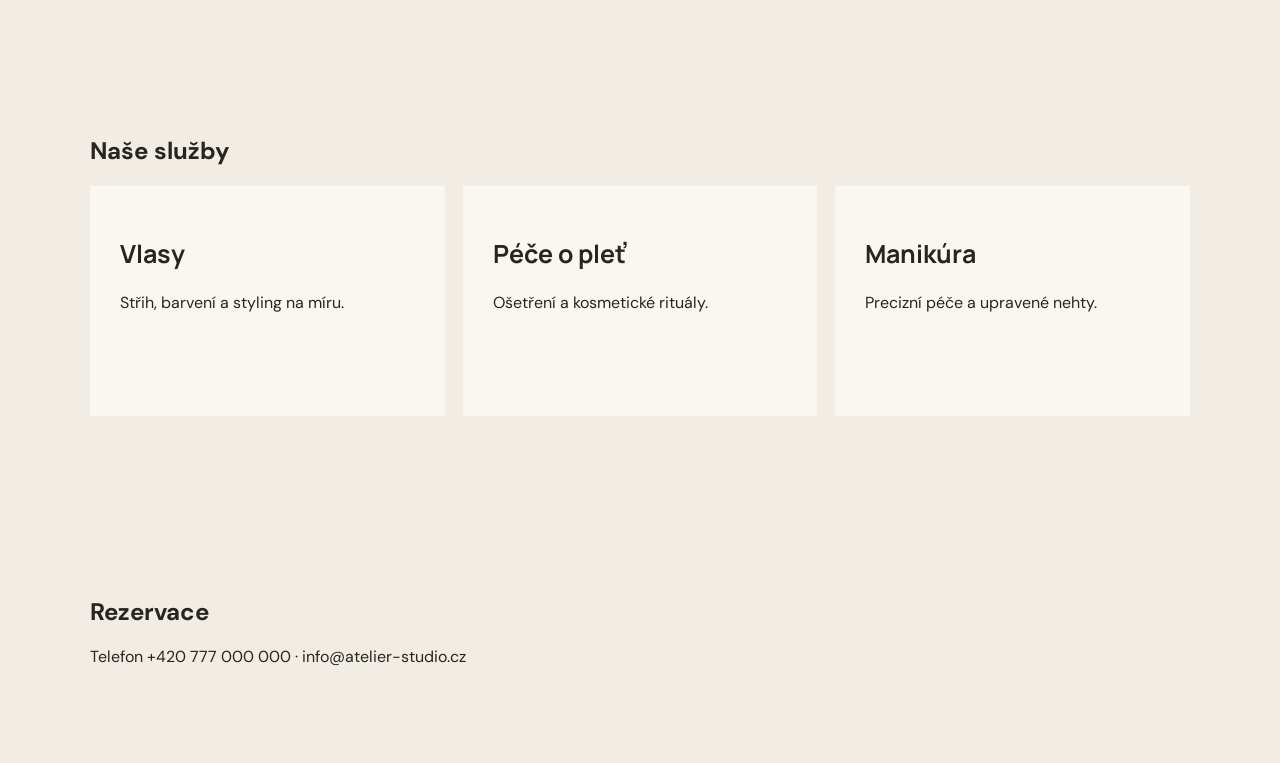
==== commit f52cfe34: "Restore Atelier hero image" ====
--- a/atelier.html
+++ b/atelier.html
@@ -1 +1 @@
-<!doctype html><html lang="cs"><head><meta charset="utf-8"><meta name="viewport" content="width=device-width,initial-scale=1"><title>Ateliér Studio — Ukázka</title><link rel="preconnect" href="https://fonts.googleapis.com"><link rel="preconnect" href="https://fonts.gstatic.com" crossorigin><link href="https://fonts.googleapis.com/css2?family=DM+Sans:wght@400;500;600;700&family=Manrope:wght@600;700;800&display=swap" rel="stylesheet"><style>body{margin:0;background:#f1ece4;color:#282521;font-family:'DM Sans',sans-serif}.nav{padding:24px 7%;display:flex;justify-content:space-between;border-bottom:1px solid #d5cec3;background:#f1ece4}.nav a{color:inherit;text-decoration:none}.hero{padding:90px 7%;min-height:62vh;display:grid;grid-template-columns:1fr 1fr;gap:55px;align-items:center;background:#e8ddce}.hero h1{font:800 clamp(54px,8vw,105px)/.9 Manrope;letter-spacing:-.07em;margin:10px 0}.hero p{max-width:580px;font-size:18px;line-height:1.6}.btn{display:inline-block;margin-top:28px;padding:14px 22px;border-radius:999px;background:#282521;color:#fff;text-decoration:none}.wrap{padding:80px 7%;max-width:1100px;margin:auto}.grid{display:grid;grid-template-columns:repeat(3,1fr);gap:18px}.card{padding:30px;background:#faf7f2;min-height:170px}.card h2{font:700 25px Manrope}.gallery{display:grid;grid-template-columns:2fr 1fr 1fr;gap:14px;margin-top:35px}.gallery img{width:100%;height:280px;object-fit:cover}.gallery img:first-child{height:580px;grid-row:span 2}.review{margin-top:70px;padding:45px;background:#282521;color:#fff}.review p{color:#d8d4cc;line-height:1.6}@media(max-width:700px){.hero{grid-template-columns:1fr;padding:70px 7%}.grid,.gallery{grid-template-columns:1fr}.gallery img,.gallery img:first-child{height:280px;grid-row:auto}}</style></head><body><div class="nav"><b>ATELIÉR STUDIO</b><a href="index.html">← NORDWEB</a></div><section class="hero"><div><small>KRÁSA • PÉČE • DETAIL</small><h1>Váš čas.<br>Vaše péče.</h1><p>Ukázkový web pro moderní kosmetický a beauty salon. Přehled služeb, ceník a jednoduchá cesta k rezervaci.</p><a class="btn" href="#kontakt">Objednat termín →</a></div></section><section class="wrap"><h2>Atmosféra salonu</h2><p>Čistý vizuál, fotografie prostoru a služeb a jasná cesta k objednání.</p><div class="gallery"><img src="https://images.unsplash.com/photo-1674882630578-52ac5abe8874?auto=format&fit=crop&w=1400&q=85" alt="Beauty salon"><img src="https://images.unsplash.com/photo-1599351431202-1e0f0137899a?auto=format&fit=crop&w=900&q=85" alt="Salon"><img src="https://images.unsplash.com/photo-1521590832167-7bcbfaa6381f?auto=format&fit=crop&w=900&q=85" alt="Beauty studio"></div></section><section class="wrap"><h2>Naše služby</h2><div class="grid"><div class="card"><h2>Vlasy</h2><p>Střih, barvení a styling na míru.</p></div><div class="card"><h2>Péče o pleť</h2><p>Ošetření a kosmetické rituály.</p></div><div class="card"><h2>Manikúra</h2><p>Precizní péče a upravené nehty.</p></div></div></section><section id="kontakt" class="wrap"><h2>Rezervace</h2><p>Telefon +420 777 000 000 · info@atelier-studio.cz</p></section></body></html>+<!doctype html><html lang="cs"><head><meta charset="utf-8"><meta name="viewport" content="width=device-width,initial-scale=1"><title>Ateliér Studio — Ukázka</title><link rel="preconnect" href="https://fonts.googleapis.com"><link rel="preconnect" href="https://fonts.gstatic.com" crossorigin><link href="https://fonts.googleapis.com/css2?family=DM+Sans:wght@400;500;600;700&family=Manrope:wght@600;700;800&display=swap" rel="stylesheet"><style>body{margin:0;background:#f1ece4;color:#282521;font-family:'DM Sans',sans-serif}.nav{padding:24px 7%;display:flex;justify-content:space-between;border-bottom:1px solid #d5cec3;background:#f1ece4}.nav a{color:inherit;text-decoration:none}.hero{padding:70px 7%;min-height:62vh;display:grid;grid-template-columns:1fr 1fr;gap:55px;align-items:center;background:#e8ddce}.hero-media{min-height:520px;background-image:url('https://images.unsplash.com/photo-1521590832167-7bcbfaa6381f?auto=format&fit=crop&w=1400&q=85');background-size:cover;background-position:center}.hero h1{font:800 clamp(54px,8vw,105px)/.9 Manrope;letter-spacing:-.07em;margin:10px 0}.hero p{max-width:580px;font-size:18px;line-height:1.6}.btn{display:inline-block;margin-top:28px;padding:14px 22px;border-radius:999px;background:#282521;color:#fff;text-decoration:none}.wrap{padding:80px 7%;max-width:1100px;margin:auto}.grid{display:grid;grid-template-columns:repeat(3,1fr);gap:18px}.card{padding:30px;background:#faf7f2;min-height:170px}.card h2{font:700 25px Manrope}.gallery{display:grid;grid-template-columns:2fr 1fr 1fr;gap:14px;margin-top:35px}.gallery img{width:100%;height:280px;object-fit:cover}.gallery img:first-child{height:580px;grid-row:span 2}.review{margin-top:70px;padding:45px;background:#282521;color:#fff}.review p{color:#d8d4cc;line-height:1.6}@media(max-width:700px){.hero{grid-template-columns:1fr;padding:50px 7%}.hero-media{min-height:360px;order:-1}.grid,.gallery{grid-template-columns:1fr}.gallery img,.gallery img:first-child{height:280px;grid-row:auto}}</style></head><body><div class="nav"><b>ATELIÉR STUDIO</b><a href="index.html">← NORDWEB</a></div><section class="hero"><div class="hero-media"></div><div><small>KRÁSA • PÉČE • DETAIL</small><h1>Váš čas.<br>Vaše péče.</h1><p>Ukázkový web pro moderní kosmetický a beauty salon. Přehled služeb, ceník a jednoduchá cesta k rezervaci.</p><a class="btn" href="#kontakt">Objednat termín →</a></div></section><section class="wrap"><h2>Atmosféra salonu</h2><p>Čistý vizuál, fotografie prostoru a služeb a jasná cesta k objednání.</p><div class="gallery"><img src="https://images.unsplash.com/photo-1674882630578-52ac5abe8874?auto=format&fit=crop&w=1400&q=85" alt="Beauty salon"><img src="https://images.unsplash.com/photo-1599351431202-1e0f0137899a?auto=format&fit=crop&w=900&q=85" alt="Salon"><img src="https://images.unsplash.com/photo-1521590832167-7bcbfaa6381f?auto=format&fit=crop&w=900&q=85" alt="Beauty studio"></div></section><section class="wrap"><h2>Naše služby</h2><div class="grid"><div class="card"><h2>Vlasy</h2><p>Střih, barvení a styling na míru.</p></div><div class="card"><h2>Péče o pleť</h2><p>Ošetření a kosmetické rituály.</p></div><div class="card"><h2>Manikúra</h2><p>Precizní péče a upravené nehty.</p></div></div></section><section id="kontakt" class="wrap"><h2>Rezervace</h2><p>Telefon +420 777 000 000 · info@atelier-studio.cz</p></section></body></html>
